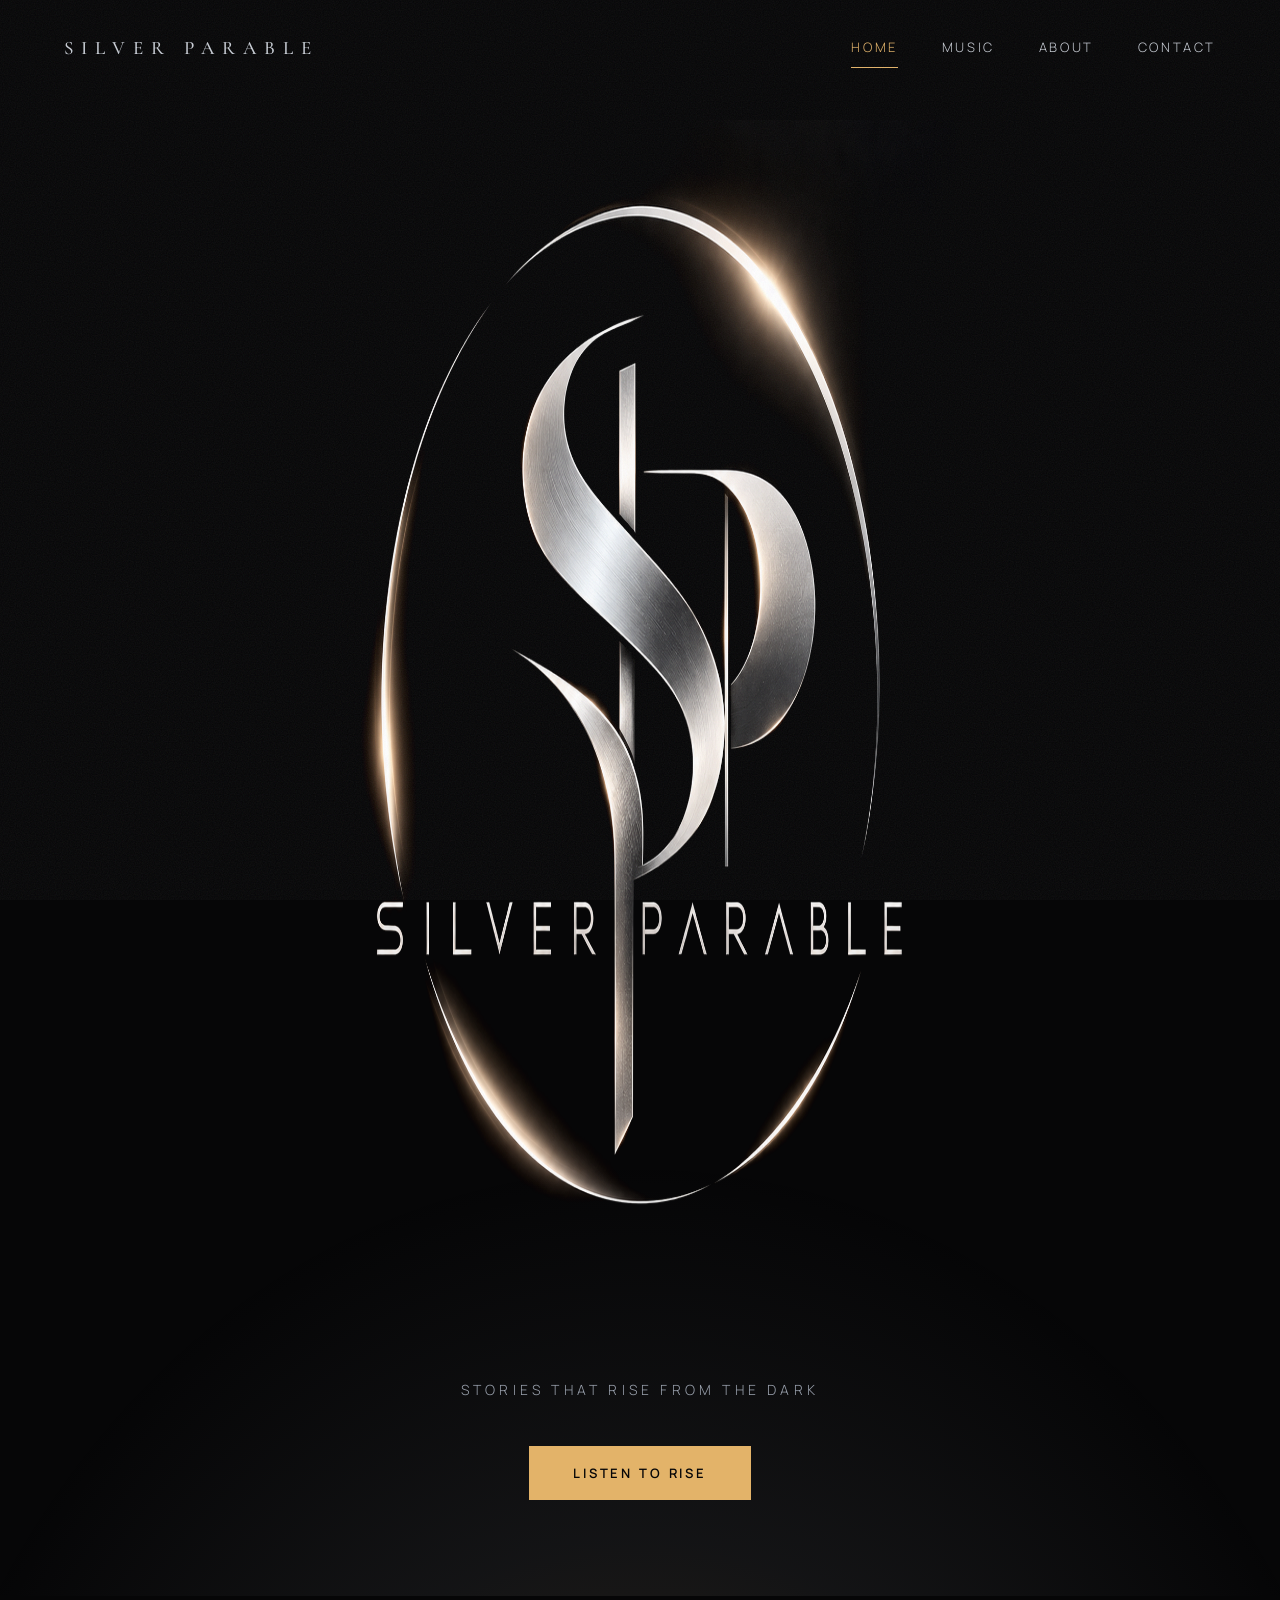
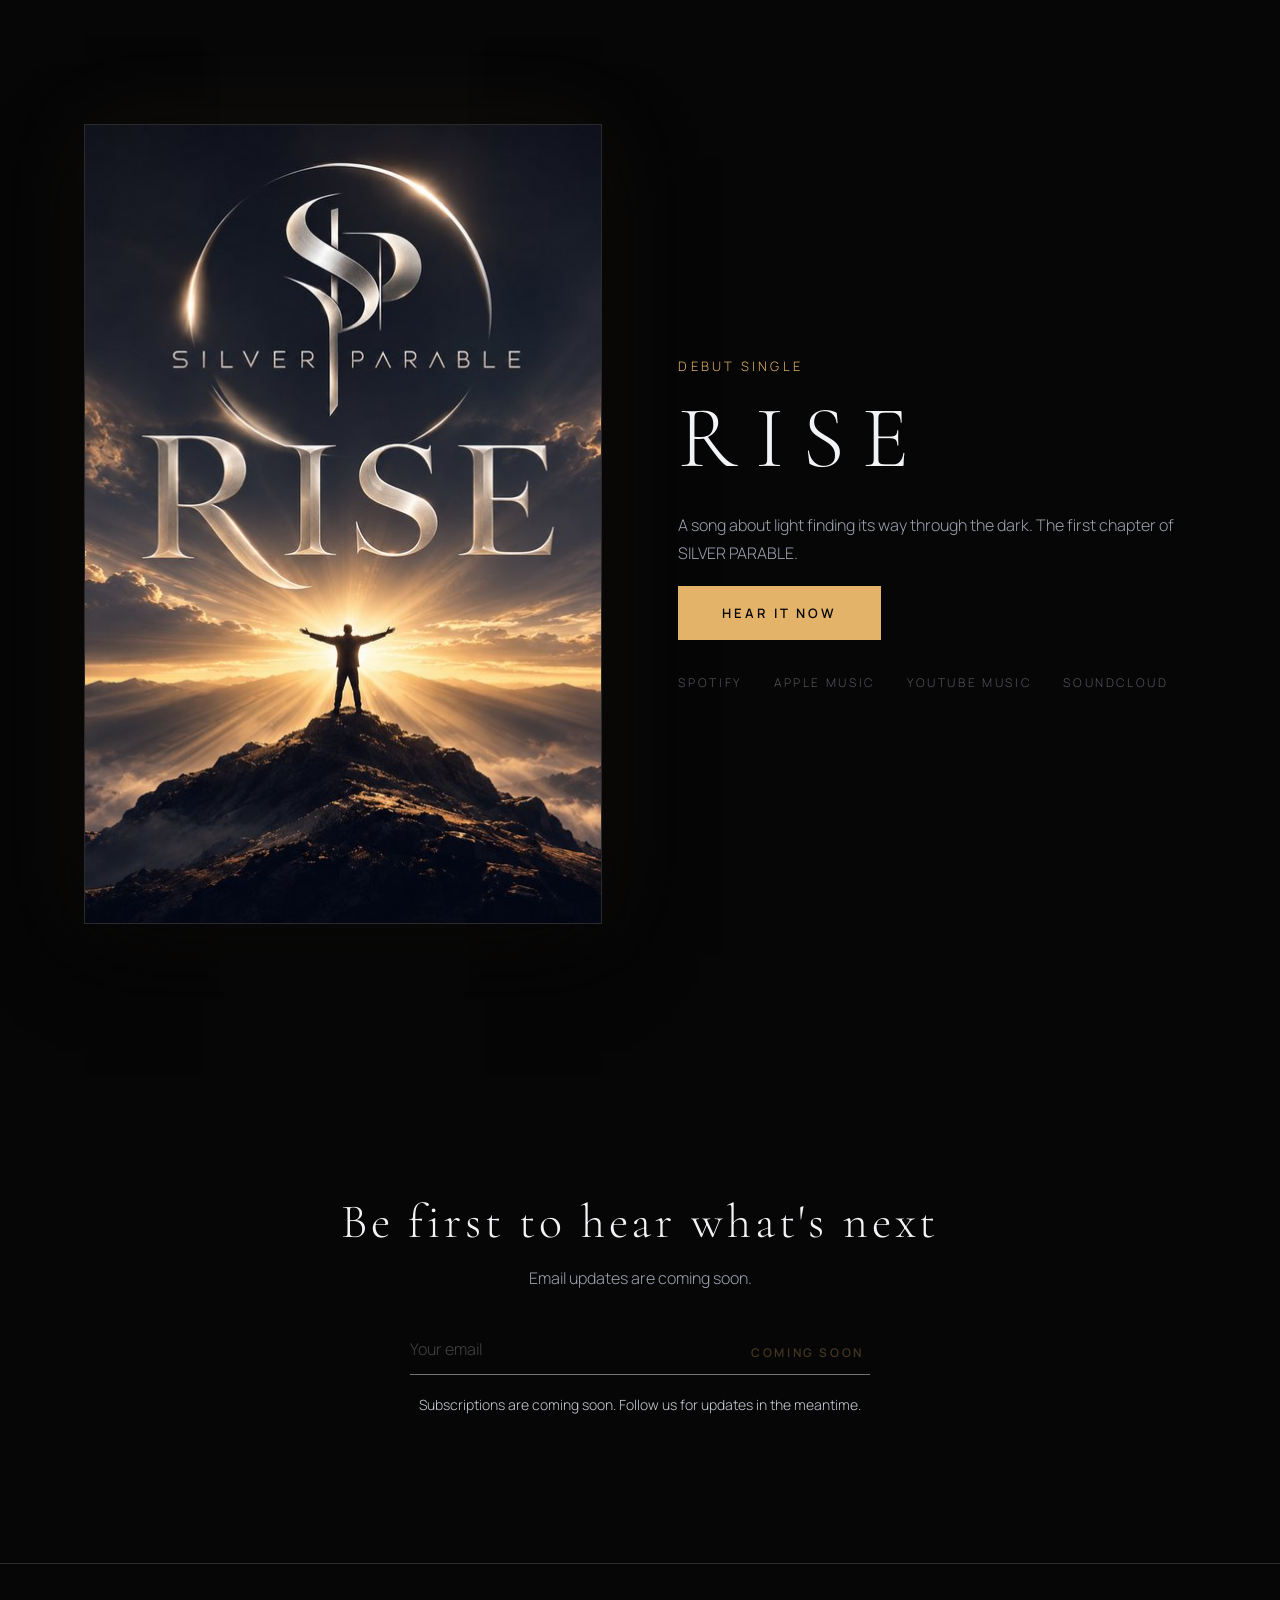
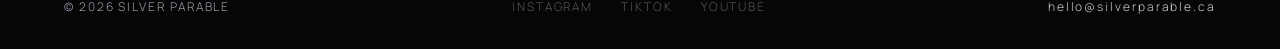
==== index.html @ f5830e9f "Deploy SILVER PARABLE website with contact forms" ====
<!doctype html>
<html lang="en">
<head>
<meta charset="utf-8">
<meta name="viewport" content="width=device-width, initial-scale=1">
<title>SILVER PARABLE — Stories that rise from the dark</title>
<meta name="description" content="SILVER PARABLE is a music project built on storytelling. Debut single: RISE.">
<meta name="theme-color" content="#060607">
<link rel="canonical" href="https://silverparable.ca/">
<meta property="og:type" content="website">
<meta property="og:site_name" content="SILVER PARABLE">
<meta property="og:title" content="SILVER PARABLE — Stories that rise from the dark">
<meta property="og:description" content="SILVER PARABLE is a music project built on storytelling. Debut single: RISE.">
<meta property="og:url" content="https://silverparable.ca/">
<meta property="og:image" content="https://silverparable.ca/assets/og-image.jpg">
<meta name="twitter:card" content="summary_large_image">
<link rel="icon" type="image/png" sizes="32x32" href="/assets/favicon-32.png">
<link rel="icon" type="image/png" sizes="64x64" href="/assets/favicon-64.png">
<link rel="apple-touch-icon" href="/assets/apple-touch-icon.png">
<link rel="preconnect" href="https://fonts.googleapis.com">
<link rel="preconnect" href="https://fonts.gstatic.com" crossorigin>
<link href="https://fonts.googleapis.com/css2?family=Cormorant+Garamond:wght@300;500&family=Manrope:wght@300;400;600&display=swap" rel="stylesheet">
<link rel="stylesheet" href="/css/styles.css">
</head>
<body>
<a class="skip" href="#main">Skip to content</a>
<header class="site-header">
<a class="brand" href="/">Silver Parable</a>
<button class="menu-btn" aria-label="Menu" aria-expanded="false" aria-controls="nav"><span></span><span></span></button>
<nav class="nav" id="nav" aria-label="Main"><a href="/" aria-current="page">Home</a><a href="/music.html">Music</a><a href="/about.html">About</a><a href="/contact.html">Contact</a></nav>
</header>
<main id="main">
<section class="hero">
<h1 class="sr" style="position:absolute;left:-9999px">SILVER PARABLE</h1>
<img class="hero-logo" src="/assets/logo.png" width="1254" height="1254" alt="SILVER PARABLE — SP monogram inside a silver ring">
<p class="tag">Stories that rise from the dark</p>
<a class="btn" href="/music.html">Listen to RISE</a>
</section>
<section class="section feature reveal" aria-labelledby="rise">
<img class="cover" src="/assets/rise-cover-800.jpg" width="800" height="800" alt="RISE cover: a figure with open arms on a mountain summit at sunrise" loading="lazy">
<div>
<div class="kicker">Debut single</div>
<h2 class="title" id="rise">RISE</h2>
<p>A song about light finding its way through the dark. The first chapter of SILVER PARABLE.</p>
<a class="btn" href="/music.html">Hear it now</a>
<div class="links"><a data-soon href="#">Spotify</a><a data-soon href="#">Apple Music</a><a data-soon href="#">YouTube Music</a><a data-soon href="#">SoundCloud</a></div>
</div>
</section>
<section class="section center reveal" aria-labelledby="su">
<h2 id="su" style="font-size:clamp(30px,4.5vw,48px);letter-spacing:.08em">Be first to hear what's next</h2>
<p>Email updates are coming soon.</p>
<form class="signup is-disabled" aria-disabled="true">
<input type="email" placeholder="Your email" aria-label="Email address (subscriptions coming soon)" disabled>
<button type="button" disabled>Coming soon</button>
</form>
<p class="status">Subscriptions are coming soon. Follow us for updates in the meantime.</p>
</section>
</main>
<footer class="site-footer">
<span>© 2026 SILVER PARABLE</span>
<nav aria-label="Social"><a data-soon href="#">Instagram</a><a data-soon href="#">TikTok</a><a data-soon href="#">YouTube</a></nav>
<a href="mailto:hello@silverparable.ca">hello@silverparable.ca</a>
</footer>
<script src="/js/main.js" defer></script>
</body>
</html>
---- css/styles.css ----
:root{--bg:#060607;--silver:#C9CED6;--white:#F2F3F5;--muted:#9AA1AD;--amber:#E3B369;--line:rgba(201,206,214,.18);--serif:'Cormorant Garamond',Georgia,serif;--sans:'Manrope',system-ui,sans-serif;--pad:clamp(20px,5vw,72px)}
*,*::before,*::after{box-sizing:border-box}
html{scroll-behavior:smooth;background:var(--bg)}
body{margin:0;background:var(--bg);color:var(--white);font-family:var(--sans);font-weight:300;line-height:1.75;-webkit-font-smoothing:antialiased;opacity:0;transition:opacity .5s ease}
body.ready{opacity:1}body.leaving{opacity:0;transition-duration:.3s}
body::after{content:"";position:fixed;inset:0;pointer-events:none;z-index:50;opacity:.07;background-image:url("data:image/svg+xml;utf8,<svg xmlns='http://www.w3.org/2000/svg' width='220' height='220'><filter id='n'><feTurbulence type='fractalNoise' baseFrequency='.85' numOctaves='2' stitchTiles='stitch'/></filter><rect width='100%' height='100%' filter='url(%23n)'/></svg>")}
img{max-width:100%;display:block}
a{color:var(--silver);text-decoration:none;transition:color .25s}a:hover{color:var(--amber)}
:focus-visible{outline:2px solid var(--amber);outline-offset:4px}
.skip{position:absolute;left:-999px;top:8px;background:var(--amber);color:var(--bg);padding:10px 16px;z-index:100}.skip:focus{left:8px}
h1,h2{font-family:var(--serif);font-weight:300;margin:0;color:var(--white)}
p{margin:0 0 1.2em;color:var(--muted);max-width:60ch}
.glow{position:fixed;left:0;top:0;width:520px;height:520px;margin:-260px 0 0 -260px;border-radius:50%;pointer-events:none;z-index:1;opacity:0;background:radial-gradient(circle,rgba(201,206,214,.09),transparent 65%);transition:opacity .6s}
.glow.on{opacity:1}
/* header */
.site-header{position:relative;z-index:20;display:flex;justify-content:space-between;align-items:center;padding:28px var(--pad);font-size:13px;letter-spacing:.2em;text-transform:uppercase}
.brand{font-family:var(--serif);font-size:19px;font-weight:500;letter-spacing:.42em;color:var(--silver)}
.nav{display:flex;gap:44px}
.nav a{padding:8px 0;border-bottom:1px solid transparent}
.nav a[aria-current=page]{color:var(--amber);border-color:var(--amber)}
.menu-btn{display:none;background:none;border:0;width:44px;height:44px;color:var(--silver);cursor:pointer}
.menu-btn span{display:block;width:24px;height:1px;background:currentColor;margin:7px auto;transition:transform .3s}
@media(max-width:780px){
.menu-btn{display:block}
.nav{position:fixed;inset:0;z-index:30;background:rgba(6,6,7,.97);flex-direction:column;justify-content:center;align-items:center;gap:32px;font-size:18px;opacity:0;visibility:hidden;transition:opacity .35s,visibility .35s}
.nav.open{opacity:1;visibility:visible}
.menu-btn{position:relative;z-index:40}
.brand{font-size:15px;letter-spacing:.32em}}
/* hero: the one orchestrated moment */
.hero{position:relative;min-height:calc(100svh - 90px);display:flex;flex-direction:column;align-items:center;justify-content:center;text-align:center;padding:24px var(--pad) 96px;overflow:hidden}
.hero::before{content:"";position:absolute;left:50%;bottom:-30%;width:120vmax;height:70vmax;transform:translateX(-50%);background:radial-gradient(ellipse at 50% 100%,rgba(227,179,105,.22),rgba(201,206,214,.07) 40%,transparent 70%);animation:dawn 4.5s cubic-bezier(.2,.7,.2,1) both}
.hero>*{position:relative}
.hero-logo{width:min(640px,86vw);animation:emerge 2.4s cubic-bezier(.2,.7,.2,1) both}
.tag{font-size:14px;letter-spacing:.3em;text-transform:uppercase;color:var(--muted);margin:4px 0 44px;animation:fade 1.4s 1.6s both}
.hero .btn{animation:fade 1.4s 2.1s both}
@keyframes emerge{from{opacity:0;filter:blur(16px);transform:scale(1.05) translateY(24px)}to{opacity:1;filter:blur(0);transform:none}}
@keyframes dawn{from{opacity:0;transform:translate(-50%,40%)}to{opacity:1;transform:translate(-50%,0)}}
@keyframes fade{from{opacity:0;transform:translateY(10px)}to{opacity:1;transform:none}}
/* buttons */
.btn{display:inline-block;background:var(--amber);color:var(--bg);border:0;padding:18px 44px;font:600 13px var(--sans);letter-spacing:.22em;text-transform:uppercase;cursor:pointer;transition:transform .3s,box-shadow .3s}
.btn:hover{color:var(--bg);transform:translateY(-2px);box-shadow:0 10px 40px rgba(227,179,105,.28)}
/* sections */
.section{padding:clamp(72px,10vw,140px) var(--pad);max-width:1240px;margin:0 auto}
.feature{display:grid;grid-template-columns:minmax(0,1fr) minmax(0,1fr);gap:clamp(32px,6vw,88px);align-items:center}
.cover{width:100%;aspect-ratio:1;object-fit:cover;border:1px solid var(--line);box-shadow:0 30px 80px rgba(0,0,0,.6),0 0 90px rgba(227,179,105,.07)}
.kicker{color:var(--amber);font-size:13px;letter-spacing:.24em;text-transform:uppercase;margin-bottom:12px}
.title{font-size:clamp(48px,7vw,88px);letter-spacing:.2em;line-height:1.1;margin-bottom:24px}
.links{display:flex;flex-wrap:wrap;gap:12px 32px;margin-top:32px;font-size:12px;letter-spacing:.22em;text-transform:uppercase}
.is-soon{opacity:.4;pointer-events:none}
@media(max-width:780px){.feature{grid-template-columns:1fr}}
/* player */
.player{display:flex;align-items:center;gap:20px;border:1px solid var(--line);padding:20px 24px;margin-top:8px}
.play{flex:none;width:52px;height:52px;border-radius:50%;border:1px solid var(--amber);background:none;color:var(--amber);cursor:pointer;display:grid;place-items:center;transition:background .3s,color .3s}
.play:hover{background:var(--amber);color:var(--bg)}
.play svg{width:16px;height:16px;fill:currentColor}.play .i-pause{display:none}.play.on .i-pause{display:block}.play.on .i-play{display:none}
.bar{flex:1;min-width:0}
.bar input{width:100%;margin:0;accent-color:var(--amber);height:24px;background:none}
.time{display:flex;justify-content:space-between;font-size:12px;color:var(--muted);letter-spacing:.1em}
.note{font-size:13px;color:var(--muted);margin-top:14px}
/* statement + forms */
.statement{font-size:clamp(34px,5vw,60px);line-height:1.3;letter-spacing:.05em;max-width:22ch}
.cols{display:grid;grid-template-columns:1fr 1fr;gap:clamp(24px,6vw,80px);margin-top:72px}
@media(max-width:780px){.cols{grid-template-columns:1fr}}
.center{text-align:center}.center p{margin-inline:auto}
.field{display:block;margin-bottom:28px}
.field span{display:block;font-size:11px;letter-spacing:.26em;text-transform:uppercase;color:var(--muted)}
.field input,.field textarea,.signup input{width:100%;background:none;border:0;border-bottom:1px solid rgba(201,206,214,.4);color:var(--white);font:300 16px var(--sans);padding:14px 0;border-radius:0;resize:none}
.field input:focus,.field textarea:focus,.signup input:focus{outline:0;border-color:var(--amber)}
.signup{display:flex;gap:16px;align-items:flex-end;max-width:460px;margin:32px auto 0;border-bottom:1px solid var(--silver)}
.signup input{border:0;flex:1}.signup button{background:none;border:0;color:var(--amber);font:600 12px var(--sans);letter-spacing:.22em;text-transform:uppercase;min-height:44px;cursor:pointer}
.hp{position:absolute;left:-9999px}
.field span em{font-style:normal;text-transform:none;letter-spacing:.06em;opacity:.7;margin-left:8px}
.field select{width:100%;background:none;border:0;border-bottom:1px solid rgba(201,206,214,.4);color:var(--white);font:300 16px var(--sans);padding:14px 28px 14px 0;border-radius:0;appearance:none;-webkit-appearance:none;cursor:pointer;background-image:url("data:image/svg+xml;utf8,<svg xmlns='http://www.w3.org/2000/svg' width='12' height='8'><path d='M1 1l5 5 5-5' fill='none' stroke='%23C9CED6' stroke-width='1.2'/></svg>");background-repeat:no-repeat;background-position:right 2px center}
.field select:focus{outline:0;border-color:var(--amber)}.field select:invalid{color:var(--muted)}.field select option{background:#0b0b0d;color:var(--white)}
.tabs{display:flex;flex-wrap:wrap;gap:0 32px;border-bottom:1px solid var(--line);margin-bottom:36px}
.tab{background:none;border:0;border-bottom:1px solid transparent;margin-bottom:-1px;padding:12px 0;min-height:44px;color:var(--muted);font:400 12px var(--sans);letter-spacing:.22em;text-transform:uppercase;cursor:pointer;transition:color .25s,border-color .25s}
.tab:hover{color:var(--silver)}.tab[aria-selected=true]{color:var(--amber);border-color:var(--amber)}
.panel:not([hidden]){animation:fade .6s both}
.signup.is-disabled{opacity:.55}.signup.is-disabled input,.signup.is-disabled button:disabled{cursor:not-allowed}
.status{min-height:1.6em;margin-top:18px;font-size:14px;color:var(--silver)}
.status.success{color:var(--amber)}.status.error{color:#F0A3A3}
button:disabled{opacity:.5;cursor:wait}
.contact{display:grid;grid-template-columns:minmax(0,5fr) minmax(0,7fr);gap:clamp(32px,8vw,110px)}
@media(max-width:780px){.contact{grid-template-columns:1fr}}
/* footer */
.site-footer{border-top:1px solid var(--line);padding:32px var(--pad);display:flex;flex-wrap:wrap;gap:16px 40px;justify-content:space-between;font-size:12px;letter-spacing:.16em;color:var(--muted)}
.site-footer nav{display:flex;gap:28px;text-transform:uppercase}
/* scroll reveal (used sparingly) */
.js .reveal{opacity:0;transform:translateY(22px);transition:opacity 1.1s ease,transform 1.1s cubic-bezier(.2,.7,.2,1)}
.js .reveal.in{opacity:1;transform:none}
@media(prefers-reduced-motion:reduce){*,*::before,*::after{animation:none!important;transition:none!important}body{opacity:1}.js .reveal{opacity:1;transform:none}.glow{display:none}html{scroll-behavior:auto}}
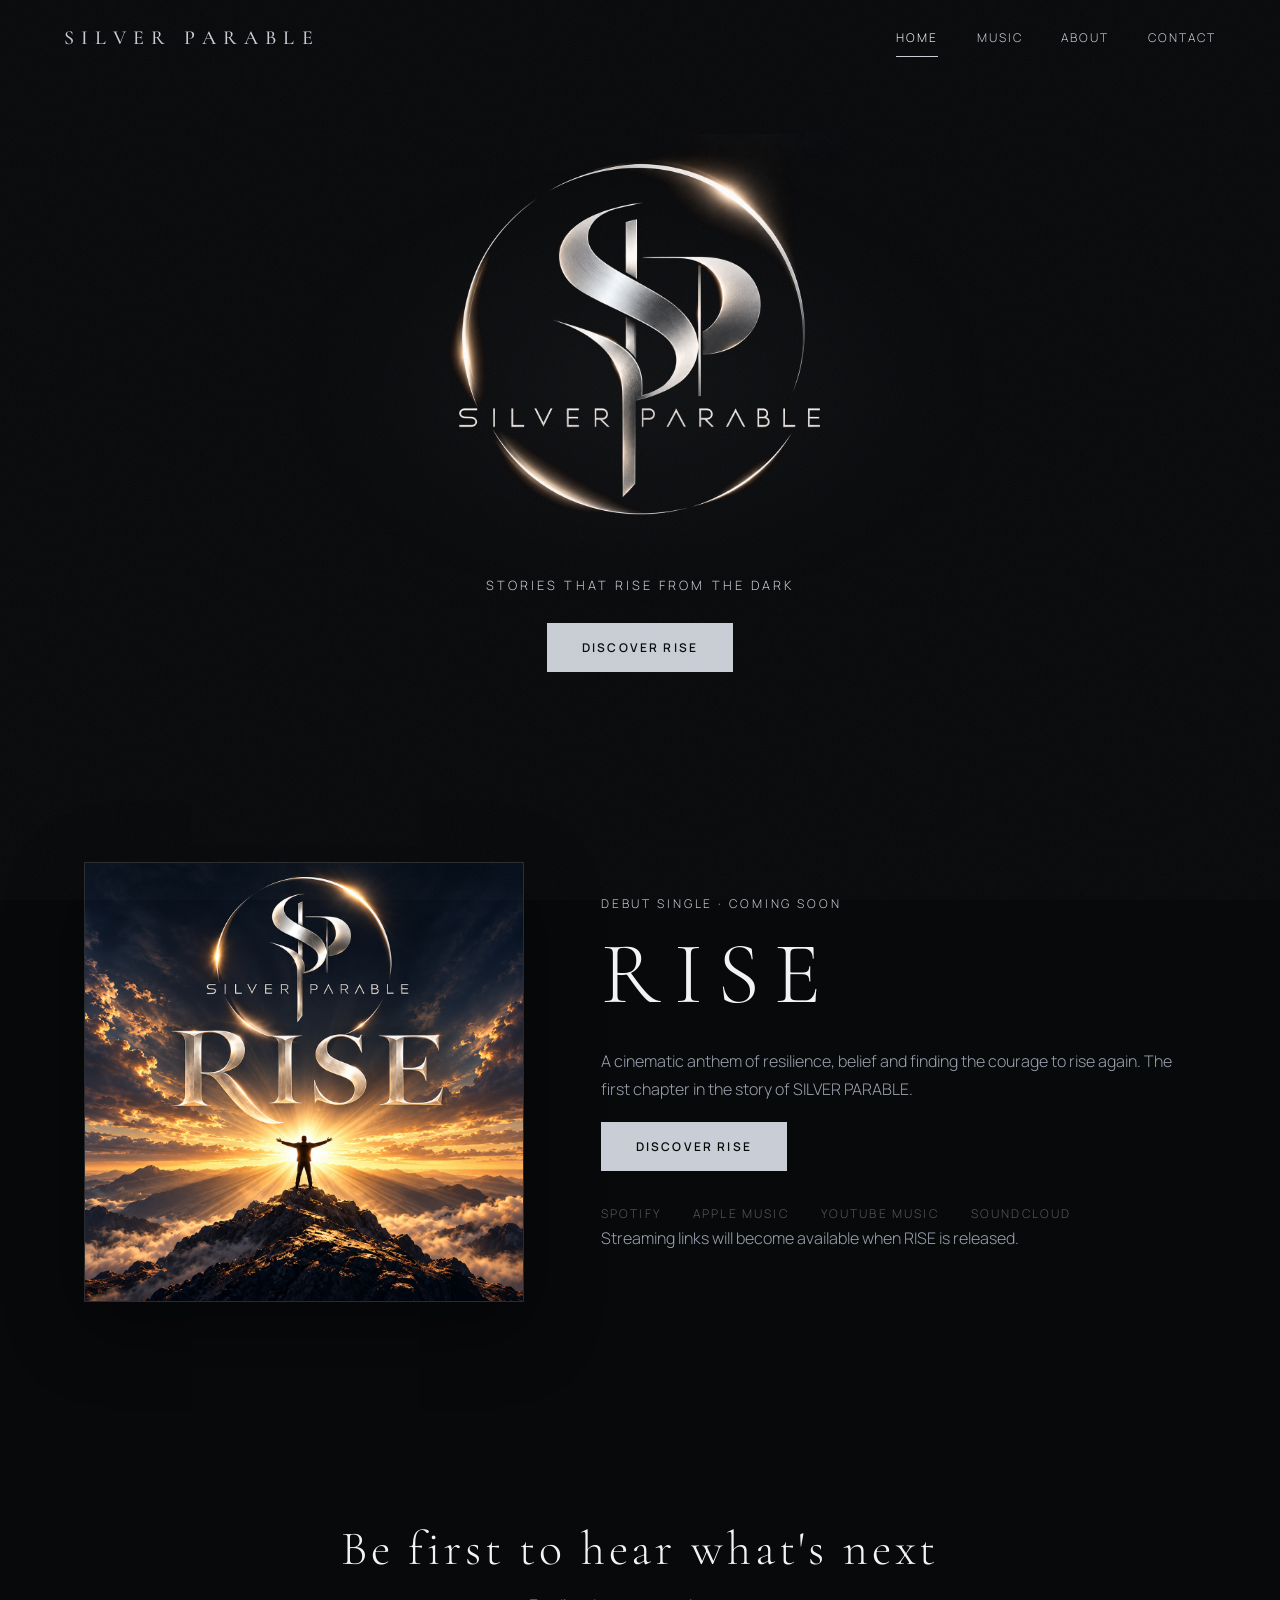
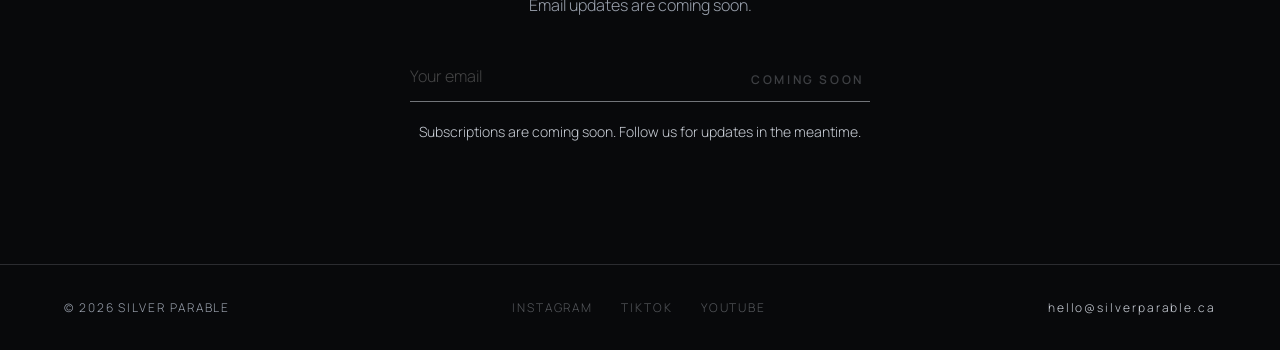
==== commit dc7beb33: "WIP: Silver Parable website progress October 10" ====
--- a/index.html
+++ b/index.html
@@ -4,13 +4,13 @@
 <meta charset="utf-8">
 <meta name="viewport" content="width=device-width, initial-scale=1">
 <title>SILVER PARABLE — Stories that rise from the dark</title>
-<meta name="description" content="SILVER PARABLE is a music project built on storytelling. Debut single: RISE.">
-<meta name="theme-color" content="#060607">
+<meta name="description" content="SILVER PARABLE is a music project built on storytelling. Discover the upcoming debut single RISE.">
+<meta name="theme-color" content="#08090b">
 <link rel="canonical" href="https://silverparable.ca/">
 <meta property="og:type" content="website">
 <meta property="og:site_name" content="SILVER PARABLE">
 <meta property="og:title" content="SILVER PARABLE — Stories that rise from the dark">
-<meta property="og:description" content="SILVER PARABLE is a music project built on storytelling. Debut single: RISE.">
+<meta property="og:description" content="Discover SILVER PARABLE and the upcoming debut single RISE.">
 <meta property="og:url" content="https://silverparable.ca/">
 <meta property="og:image" content="https://silverparable.ca/assets/og-image.jpg">
 <meta name="twitter:card" content="summary_large_image">
@@ -31,25 +31,28 @@
 </header>
 <main id="main">
 <section class="hero">
-<h1 class="sr" style="position:absolute;left:-9999px">SILVER PARABLE</h1>
+<h1 class="sr">SILVER PARABLE</h1>
 <img class="hero-logo" src="/assets/logo.png" width="1254" height="1254" alt="SILVER PARABLE — SP monogram inside a silver ring">
 <p class="tag">Stories that rise from the dark</p>
-<a class="btn" href="/music.html">Listen to RISE</a>
+<a class="btn" href="/music.html">Discover RISE</a>
 </section>
 <section class="section feature reveal" aria-labelledby="rise">
-<img class="cover" src="/assets/rise-cover-800.jpg" width="800" height="800" alt="RISE cover: a figure with open arms on a mountain summit at sunrise" loading="lazy">
-<div>
-<div class="kicker">Debut single</div>
+<div class="rise-artwork">
+<img class="cover" src="/assets/rise-cover-square.png" width="1254" height="1254" alt="SILVER PARABLE RISE square cover featuring a figure standing on a mountain at sunrise" loading="lazy">
+</div>
+<div class="rise-info">
+<div class="kicker">Debut single · Coming soon</div>
 <h2 class="title" id="rise">RISE</h2>
-<p>A song about light finding its way through the dark. The first chapter of SILVER PARABLE.</p>
-<a class="btn" href="/music.html">Hear it now</a>
-<div class="links"><a data-soon href="#">Spotify</a><a data-soon href="#">Apple Music</a><a data-soon href="#">YouTube Music</a><a data-soon href="#">SoundCloud</a></div>
+<p>A cinematic anthem of resilience, belief and finding the courage to rise again. The first chapter in the story of SILVER PARABLE.</p>
+<a class="btn" href="/music.html">Discover RISE</a>
+<div class="links" role="group" aria-label="Future streaming platforms"><a data-soon href="#">Spotify</a><a data-soon href="#">Apple Music</a><a data-soon href="#">YouTube Music</a><a data-soon href="#">SoundCloud</a></div>
+<p class="release-note">Streaming links will become available when RISE is released.</p>
 </div>
 </section>
 <section class="section center reveal" aria-labelledby="su">
 <h2 id="su" style="font-size:clamp(30px,4.5vw,48px);letter-spacing:.08em">Be first to hear what's next</h2>
 <p>Email updates are coming soon.</p>
-<form class="signup is-disabled" aria-disabled="true">
+<form class="signup is-disabled">
 <input type="email" placeholder="Your email" aria-label="Email address (subscriptions coming soon)" disabled>
 <button type="button" disabled>Coming soon</button>
 </form>
--- a/css/styles.css
+++ b/css/styles.css
@@ -1,91 +1,175 @@
-:root{--bg:#060607;--silver:#C9CED6;--white:#F2F3F5;--muted:#9AA1AD;--amber:#E3B369;--line:rgba(201,206,214,.18);--serif:'Cormorant Garamond',Georgia,serif;--sans:'Manrope',system-ui,sans-serif;--pad:clamp(20px,5vw,72px)}
+:root {
+  --bg: #08090b;
+  --silver: #c9ced6;
+  --white: #f2f3f5;
+  --muted: #9aa1ad;
+  --amber: #dce0e6;
+  --line: rgba(201,206,214,.18);
+  --serif: 'Cormorant Garamond', Georgia, serif;
+  --sans: 'Manrope', system-ui, sans-serif;
+  --pad: clamp(20px,5vw,72px);
+}
 *,*::before,*::after{box-sizing:border-box}
 html{scroll-behavior:smooth;background:var(--bg)}
-body{margin:0;background:var(--bg);color:var(--white);font-family:var(--sans);font-weight:300;line-height:1.75;-webkit-font-smoothing:antialiased;opacity:0;transition:opacity .5s ease}
-body.ready{opacity:1}body.leaving{opacity:0;transition-duration:.3s}
-body::after{content:"";position:fixed;inset:0;pointer-events:none;z-index:50;opacity:.07;background-image:url("data:image/svg+xml;utf8,<svg xmlns='http://www.w3.org/2000/svg' width='220' height='220'><filter id='n'><feTurbulence type='fractalNoise' baseFrequency='.85' numOctaves='2' stitchTiles='stitch'/></filter><rect width='100%' height='100%' filter='url(%23n)'/></svg>")}
+body{margin:0;background:var(--bg);color:var(--white);font-family:var(--sans);font-weight:300;line-height:1.75;-webkit-font-smoothing:antialiased;transition:opacity .3s ease;animation:pagein .5s ease backwards}
+body.leaving{opacity:0}
+@keyframes pagein{from{opacity:0}to{opacity:1}}
+body::after{content:"";position:fixed;inset:0;pointer-events:none;z-index:50;opacity:.045;background-image:url("data:image/svg+xml,%3Csvg xmlns='http://www.w3.org/2000/svg' width='220' height='220'%3E%3Cfilter id='n'%3E%3CfeTurbulence type='fractalNoise' baseFrequency='.85' numOctaves='2' stitchTiles='stitch'/%3E%3C/filter%3E%3Crect width='100%25' height='100%25' filter='url(%23n)'/%3E%3C/svg%3E")}
 img{max-width:100%;display:block}
-a{color:var(--silver);text-decoration:none;transition:color .25s}a:hover{color:var(--amber)}
-:focus-visible{outline:2px solid var(--amber);outline-offset:4px}
-.skip{position:absolute;left:-999px;top:8px;background:var(--amber);color:var(--bg);padding:10px 16px;z-index:100}.skip:focus{left:8px}
+a{color:var(--silver);text-decoration:none;transition:color .25s}
+a:hover{color:var(--white)}
+:focus-visible{outline:2px solid var(--silver);outline-offset:4px}
+.skip{position:absolute;left:-999px;top:8px;background:var(--silver);color:var(--bg);padding:10px 16px;z-index:100}
+.skip:focus{left:8px}
 h1,h2{font-family:var(--serif);font-weight:300;margin:0;color:var(--white)}
 p{margin:0 0 1.2em;color:var(--muted);max-width:60ch}
-.glow{position:fixed;left:0;top:0;width:520px;height:520px;margin:-260px 0 0 -260px;border-radius:50%;pointer-events:none;z-index:1;opacity:0;background:radial-gradient(circle,rgba(201,206,214,.09),transparent 65%);transition:opacity .6s}
+.glow{position:fixed;left:0;top:0;width:520px;height:520px;margin:-260px 0 0 -260px;border-radius:50%;pointer-events:none;z-index:1;opacity:0;background:radial-gradient(circle,rgba(201,206,214,.055),transparent 65%);transition:opacity .6s}
 .glow.on{opacity:1}
-/* header */
-.site-header{position:relative;z-index:20;display:flex;justify-content:space-between;align-items:center;padding:28px var(--pad);font-size:13px;letter-spacing:.2em;text-transform:uppercase}
-.brand{font-family:var(--serif);font-size:19px;font-weight:500;letter-spacing:.42em;color:var(--silver)}
-.nav{display:flex;gap:44px}
+/* Header */
+.site-header{position:relative;z-index:20;display:flex;justify-content:space-between;align-items:center;min-height:76px;padding:18px var(--pad);font-size:12px;letter-spacing:.17em;text-transform:uppercase;background:var(--bg)}
+.brand{font-family:var(--serif);font-size:20px;font-weight:500;letter-spacing:.36em;color:var(--silver)}
+.nav{display:flex;gap:clamp(20px,3vw,44px)}
 .nav a{padding:8px 0;border-bottom:1px solid transparent}
-.nav a[aria-current=page]{color:var(--amber);border-color:var(--amber)}
+.nav a[aria-current=page]{color:var(--white);border-color:var(--silver)}
 .menu-btn{display:none;background:none;border:0;width:44px;height:44px;color:var(--silver);cursor:pointer}
 .menu-btn span{display:block;width:24px;height:1px;background:currentColor;margin:7px auto;transition:transform .3s}
-@media(max-width:780px){
-.menu-btn{display:block}
-.nav{position:fixed;inset:0;z-index:30;background:rgba(6,6,7,.97);flex-direction:column;justify-content:center;align-items:center;gap:32px;font-size:18px;opacity:0;visibility:hidden;transition:opacity .35s,visibility .35s}
-.nav.open{opacity:1;visibility:visible}
-.menu-btn{position:relative;z-index:40}
-.brand{font-size:15px;letter-spacing:.32em}}
-/* hero: the one orchestrated moment */
-.hero{position:relative;min-height:calc(100svh - 90px);display:flex;flex-direction:column;align-items:center;justify-content:center;text-align:center;padding:24px var(--pad) 96px;overflow:hidden}
-.hero::before{content:"";position:absolute;left:50%;bottom:-30%;width:120vmax;height:70vmax;transform:translateX(-50%);background:radial-gradient(ellipse at 50% 100%,rgba(227,179,105,.22),rgba(201,206,214,.07) 40%,transparent 70%);animation:dawn 4.5s cubic-bezier(.2,.7,.2,1) both}
-.hero>*{position:relative}
-.hero-logo{width:min(640px,86vw);animation:emerge 2.4s cubic-bezier(.2,.7,.2,1) both}
-.tag{font-size:14px;letter-spacing:.3em;text-transform:uppercase;color:var(--muted);margin:4px 0 44px;animation:fade 1.4s 1.6s both}
+/* Hero: continuous black, no coloured panels */
+.hero{position:relative;min-height:clamp(490px,76svh,720px);display:flex;flex-direction:column;align-items:center;justify-content:center;text-align:center;padding:30px var(--pad) 60px;overflow:hidden;background:var(--bg);isolation:isolate}
+.hero::before{content:"";position:absolute;inset:0;pointer-events:none;background:radial-gradient(ellipse 36% 43% at 50% 45%,rgba(201,206,214,.045),transparent 78%);animation:dawn 2.8s ease both}
+.hero>*{position:relative;z-index:1}
+.hero-logo{width:min(440px,78vw);height:auto;flex-shrink:0;object-fit:contain;animation:emerge 2.4s cubic-bezier(.2,.7,.2,1) both}
+.tag{font-size:clamp(11px,1vw,13px);letter-spacing:.24em;text-transform:uppercase;color:var(--silver);margin:0 0 26px;max-width:90%;animation:fade 1.4s 1.6s both}
 .hero .btn{animation:fade 1.4s 2.1s both}
 @keyframes emerge{from{opacity:0;filter:blur(16px);transform:scale(1.05) translateY(24px)}to{opacity:1;filter:blur(0);transform:none}}
-@keyframes dawn{from{opacity:0;transform:translate(-50%,40%)}to{opacity:1;transform:translate(-50%,0)}}
+@keyframes dawn{from{opacity:0}to{opacity:1}}
 @keyframes fade{from{opacity:0;transform:translateY(10px)}to{opacity:1;transform:none}}
-/* buttons */
-.btn{display:inline-block;background:var(--amber);color:var(--bg);border:0;padding:18px 44px;font:600 13px var(--sans);letter-spacing:.22em;text-transform:uppercase;cursor:pointer;transition:transform .3s,box-shadow .3s}
-.btn:hover{color:var(--bg);transform:translateY(-2px);box-shadow:0 10px 40px rgba(227,179,105,.28)}
-/* sections */
-.section{padding:clamp(72px,10vw,140px) var(--pad);max-width:1240px;margin:0 auto}
+/* Buttons */
+.btn{display:inline-block;background:var(--silver);color:var(--bg);border:1px solid var(--silver);padding:15px 34px;font:600 12px var(--sans);letter-spacing:.18em;text-transform:uppercase;cursor:pointer;transition:transform .3s,box-shadow .3s,background .3s}
+.btn:hover{color:var(--bg);background:var(--white);transform:translateY(-2px);box-shadow:0 10px 32px rgba(201,206,214,.13)}
+/* Sections */
+.section{padding:clamp(64px,8vw,110px) var(--pad);max-width:1240px;margin:0 auto;background:transparent}
 .feature{display:grid;grid-template-columns:minmax(0,1fr) minmax(0,1fr);gap:clamp(32px,6vw,88px);align-items:center}
-.cover{width:100%;aspect-ratio:1;object-fit:cover;border:1px solid var(--line);box-shadow:0 30px 80px rgba(0,0,0,.6),0 0 90px rgba(227,179,105,.07)}
-.kicker{color:var(--amber);font-size:13px;letter-spacing:.24em;text-transform:uppercase;margin-bottom:12px}
-.title{font-size:clamp(48px,7vw,88px);letter-spacing:.2em;line-height:1.1;margin-bottom:24px}
-.links{display:flex;flex-wrap:wrap;gap:12px 32px;margin-top:32px;font-size:12px;letter-spacing:.22em;text-transform:uppercase}
-.is-soon{opacity:.4;pointer-events:none}
-@media(max-width:780px){.feature{grid-template-columns:1fr}}
-/* player */
+.cover{width:100%;aspect-ratio:1;object-fit:cover;border:1px solid var(--line);box-shadow:0 24px 70px rgba(0,0,0,.45)}
+.kicker{color:var(--silver);font-size:12px;letter-spacing:.24em;text-transform:uppercase;margin-bottom:12px}
+.title{font-size:clamp(48px,7vw,88px);letter-spacing:.16em;line-height:1.1;margin-bottom:24px}
+.links{display:flex;flex-wrap:wrap;gap:12px 32px;margin-top:32px;font-size:12px;letter-spacing:.18em;text-transform:uppercase}
+.is-soon{opacity:.4;cursor:not-allowed}
+.is-soon:hover{color:var(--silver)}
+/* Utilities and layout hooks (no visual change) */
+.sr{position:absolute;width:1px;height:1px;margin:-1px;padding:0;overflow:hidden;clip:rect(0 0 0 0);clip-path:inset(50%);white-space:nowrap;border:0}
+.rise-artwork,.rise-info{min-width:0}
+.release-note{margin:0 0 1.2em;color:var(--muted)}
+.player.is-unavailable{opacity:.6}
+.player.is-unavailable .bar input{pointer-events:none}
+/* Player */
 .player{display:flex;align-items:center;gap:20px;border:1px solid var(--line);padding:20px 24px;margin-top:8px}
-.play{flex:none;width:52px;height:52px;border-radius:50%;border:1px solid var(--amber);background:none;color:var(--amber);cursor:pointer;display:grid;place-items:center;transition:background .3s,color .3s}
-.play:hover{background:var(--amber);color:var(--bg)}
-.play svg{width:16px;height:16px;fill:currentColor}.play .i-pause{display:none}.play.on .i-pause{display:block}.play.on .i-play{display:none}
+.play{flex:none;width:52px;height:52px;border-radius:50%;border:1px solid var(--silver);background:none;color:var(--silver);cursor:pointer;display:grid;place-items:center;transition:background .3s,color .3s}
+.play:hover{background:var(--silver);color:var(--bg)}
+.play svg{width:16px;height:16px;fill:currentColor}
+.play .i-pause{display:none}
+.play.on .i-pause{display:block}
+.play.on .i-play{display:none}
 .bar{flex:1;min-width:0}
-.bar input{width:100%;margin:0;accent-color:var(--amber);height:24px;background:none}
+.bar input{width:100%;margin:0;accent-color:var(--silver);height:24px;background:none}
 .time{display:flex;justify-content:space-between;font-size:12px;color:var(--muted);letter-spacing:.1em}
 .note{font-size:13px;color:var(--muted);margin-top:14px}
-/* statement + forms */
+/* Statements and forms */
 .statement{font-size:clamp(34px,5vw,60px);line-height:1.3;letter-spacing:.05em;max-width:22ch}
 .cols{display:grid;grid-template-columns:1fr 1fr;gap:clamp(24px,6vw,80px);margin-top:72px}
-@media(max-width:780px){.cols{grid-template-columns:1fr}}
-.center{text-align:center}.center p{margin-inline:auto}
+.center{text-align:center}
+.center p{margin-inline:auto}
 .field{display:block;margin-bottom:28px}
 .field span{display:block;font-size:11px;letter-spacing:.26em;text-transform:uppercase;color:var(--muted)}
 .field input,.field textarea,.signup input{width:100%;background:none;border:0;border-bottom:1px solid rgba(201,206,214,.4);color:var(--white);font:300 16px var(--sans);padding:14px 0;border-radius:0;resize:none}
-.field input:focus,.field textarea:focus,.signup input:focus{outline:0;border-color:var(--amber)}
+.field input:focus,.field textarea:focus,.signup input:focus{outline:0;border-color:var(--silver)}
 .signup{display:flex;gap:16px;align-items:flex-end;max-width:460px;margin:32px auto 0;border-bottom:1px solid var(--silver)}
-.signup input{border:0;flex:1}.signup button{background:none;border:0;color:var(--amber);font:600 12px var(--sans);letter-spacing:.22em;text-transform:uppercase;min-height:44px;cursor:pointer}
+.signup input{border:0;flex:1;min-width:0}
+.signup button{background:none;border:0;color:var(--silver);font:600 12px var(--sans);letter-spacing:.22em;text-transform:uppercase;min-height:44px;cursor:pointer}
 .hp{position:absolute;left:-9999px}
 .field span em{font-style:normal;text-transform:none;letter-spacing:.06em;opacity:.7;margin-left:8px}
-.field select{width:100%;background:none;border:0;border-bottom:1px solid rgba(201,206,214,.4);color:var(--white);font:300 16px var(--sans);padding:14px 28px 14px 0;border-radius:0;appearance:none;-webkit-appearance:none;cursor:pointer;background-image:url("data:image/svg+xml;utf8,<svg xmlns='http://www.w3.org/2000/svg' width='12' height='8'><path d='M1 1l5 5 5-5' fill='none' stroke='%23C9CED6' stroke-width='1.2'/></svg>");background-repeat:no-repeat;background-position:right 2px center}
-.field select:focus{outline:0;border-color:var(--amber)}.field select:invalid{color:var(--muted)}.field select option{background:#0b0b0d;color:var(--white)}
+.field select{width:100%;background:none;border:0;border-bottom:1px solid rgba(201,206,214,.4);color:var(--white);font:300 16px var(--sans);padding:14px 28px 14px 0;border-radius:0;appearance:none;-webkit-appearance:none;cursor:pointer;background-image:url("data:image/svg+xml,%3Csvg xmlns='http://www.w3.org/2000/svg' width='12' height='8'%3E%3Cpath d='M1 1l5 5 5-5' fill='none' stroke='%23C9CED6' stroke-width='1.2'/%3E%3C/svg%3E");background-repeat:no-repeat;background-position:right 2px center}
+.field select:focus{outline:0;border-color:var(--silver)}
+.field select:invalid{color:var(--muted)}
+.field select option{background:#08090b;color:var(--white)}
 .tabs{display:flex;flex-wrap:wrap;gap:0 32px;border-bottom:1px solid var(--line);margin-bottom:36px}
 .tab{background:none;border:0;border-bottom:1px solid transparent;margin-bottom:-1px;padding:12px 0;min-height:44px;color:var(--muted);font:400 12px var(--sans);letter-spacing:.22em;text-transform:uppercase;cursor:pointer;transition:color .25s,border-color .25s}
-.tab:hover{color:var(--silver)}.tab[aria-selected=true]{color:var(--amber);border-color:var(--amber)}
+.tab:hover{color:var(--silver)}
+.tab[aria-selected=true]{color:var(--white);border-color:var(--silver)}
 .panel:not([hidden]){animation:fade .6s both}
-.signup.is-disabled{opacity:.55}.signup.is-disabled input,.signup.is-disabled button:disabled{cursor:not-allowed}
+.signup.is-disabled{opacity:.55}
+.signup.is-disabled input,.signup.is-disabled button:disabled{cursor:not-allowed}
 .status{min-height:1.6em;margin-top:18px;font-size:14px;color:var(--silver)}
-.status.success{color:var(--amber)}.status.error{color:#F0A3A3}
-button:disabled{opacity:.5;cursor:wait}
+.status.success{color:var(--silver)}
+.status.error{color:#f0a3a3}
+button:disabled{opacity:.5;cursor:not-allowed}
 .contact{display:grid;grid-template-columns:minmax(0,5fr) minmax(0,7fr);gap:clamp(32px,8vw,110px)}
-@media(max-width:780px){.contact{grid-template-columns:1fr}}
-/* footer */
-.site-footer{border-top:1px solid var(--line);padding:32px var(--pad);display:flex;flex-wrap:wrap;gap:16px 40px;justify-content:space-between;font-size:12px;letter-spacing:.16em;color:var(--muted)}
+/* Footer */
+.site-footer{border-top:1px solid var(--line);padding:32px var(--pad);display:flex;flex-wrap:wrap;gap:16px 40px;justify-content:space-between;font-size:12px;letter-spacing:.16em;color:var(--muted);background:var(--bg)}
 .site-footer nav{display:flex;gap:28px;text-transform:uppercase}
-/* scroll reveal (used sparingly) */
+/* Scroll reveal */
 .js .reveal{opacity:0;transform:translateY(22px);transition:opacity 1.1s ease,transform 1.1s cubic-bezier(.2,.7,.2,1)}
 .js .reveal.in{opacity:1;transform:none}
-@media(prefers-reduced-motion:reduce){*,*::before,*::after{animation:none!important;transition:none!important}body{opacity:1}.js .reveal{opacity:1;transform:none}.glow{display:none}html{scroll-behavior:auto}}
+/* Responsive */
+@media(max-width:780px){
+ .site-header{min-height:68px;padding-top:12px;padding-bottom:12px}
+ .menu-btn{display:block;position:relative;z-index:40}
+ .nav{position:fixed;inset:0;z-index:30;background:rgba(8,9,11,.98);flex-direction:column;justify-content:center;align-items:center;gap:32px;font-size:18px;opacity:0;visibility:hidden;transition:opacity .35s,visibility .35s}
+ .nav.open{opacity:1;visibility:visible}
+ .brand{font-size:15px;letter-spacing:.32em}
+ .hero{min-height:clamp(440px,74svh,610px);padding:24px var(--pad) 48px}
+ .hero-logo{width:min(350px,78vw)}
+ .tag{font-size:11px;letter-spacing:.17em;margin-bottom:24px}
+ .feature,.cols,.contact{grid-template-columns:1fr}
+ .cols{margin-top:44px}
+ .section{padding-top:64px;padding-bottom:64px}
+ .site-footer{gap:20px}
+}
+@media(max-width:480px){
+ .hero{min-height:clamp(400px,70svh,550px);padding-bottom:36px}
+ .hero-logo{width:min(300px,76vw)}
+ .tag{font-size:10px;letter-spacing:.12em;margin-bottom:20px}
+ .btn{padding:14px 26px;font-size:11px}
+ .title{letter-spacing:.12em}
+ .player{padding:16px;gap:14px}
+ .site-footer nav{flex-wrap:wrap;gap:12px 20px}
+}
+@media(max-height:650px) and (min-width:781px){
+ .hero{min-height:450px;padding-top:20px;padding-bottom:36px}
+ .hero-logo{width:min(350px,60vh)}
+ .tag{margin-bottom:18px}
+}
+@media(prefers-reduced-motion:reduce){
+ *,*::before,*::after{animation:none!important;transition:none!important}
+ .js .reveal{opacity:1;transform:none}
+ .glow{display:none}
+ html{scroll-behavior:auto}
+}
+/* SILVER PARABLE — Square RISE cover correction */
+
+.feature {
+  grid-template-columns: minmax(0, 440px) minmax(0, 1fr);
+  gap: clamp(40px, 6vw, 88px);
+  align-items: center;
+}
+
+.feature .cover {
+  display: block;
+  width: 100%;
+  max-width: 440px;
+  height: auto;
+  aspect-ratio: 1 / 1;
+  object-fit: contain;
+}
+
+@media (max-width: 780px) {
+  .feature {
+    grid-template-columns: 1fr;
+    gap: 36px;
+  }
+
+  .feature .cover {
+    width: 100%;
+    max-width: 440px;
+    margin-inline: auto;
+  }
+}
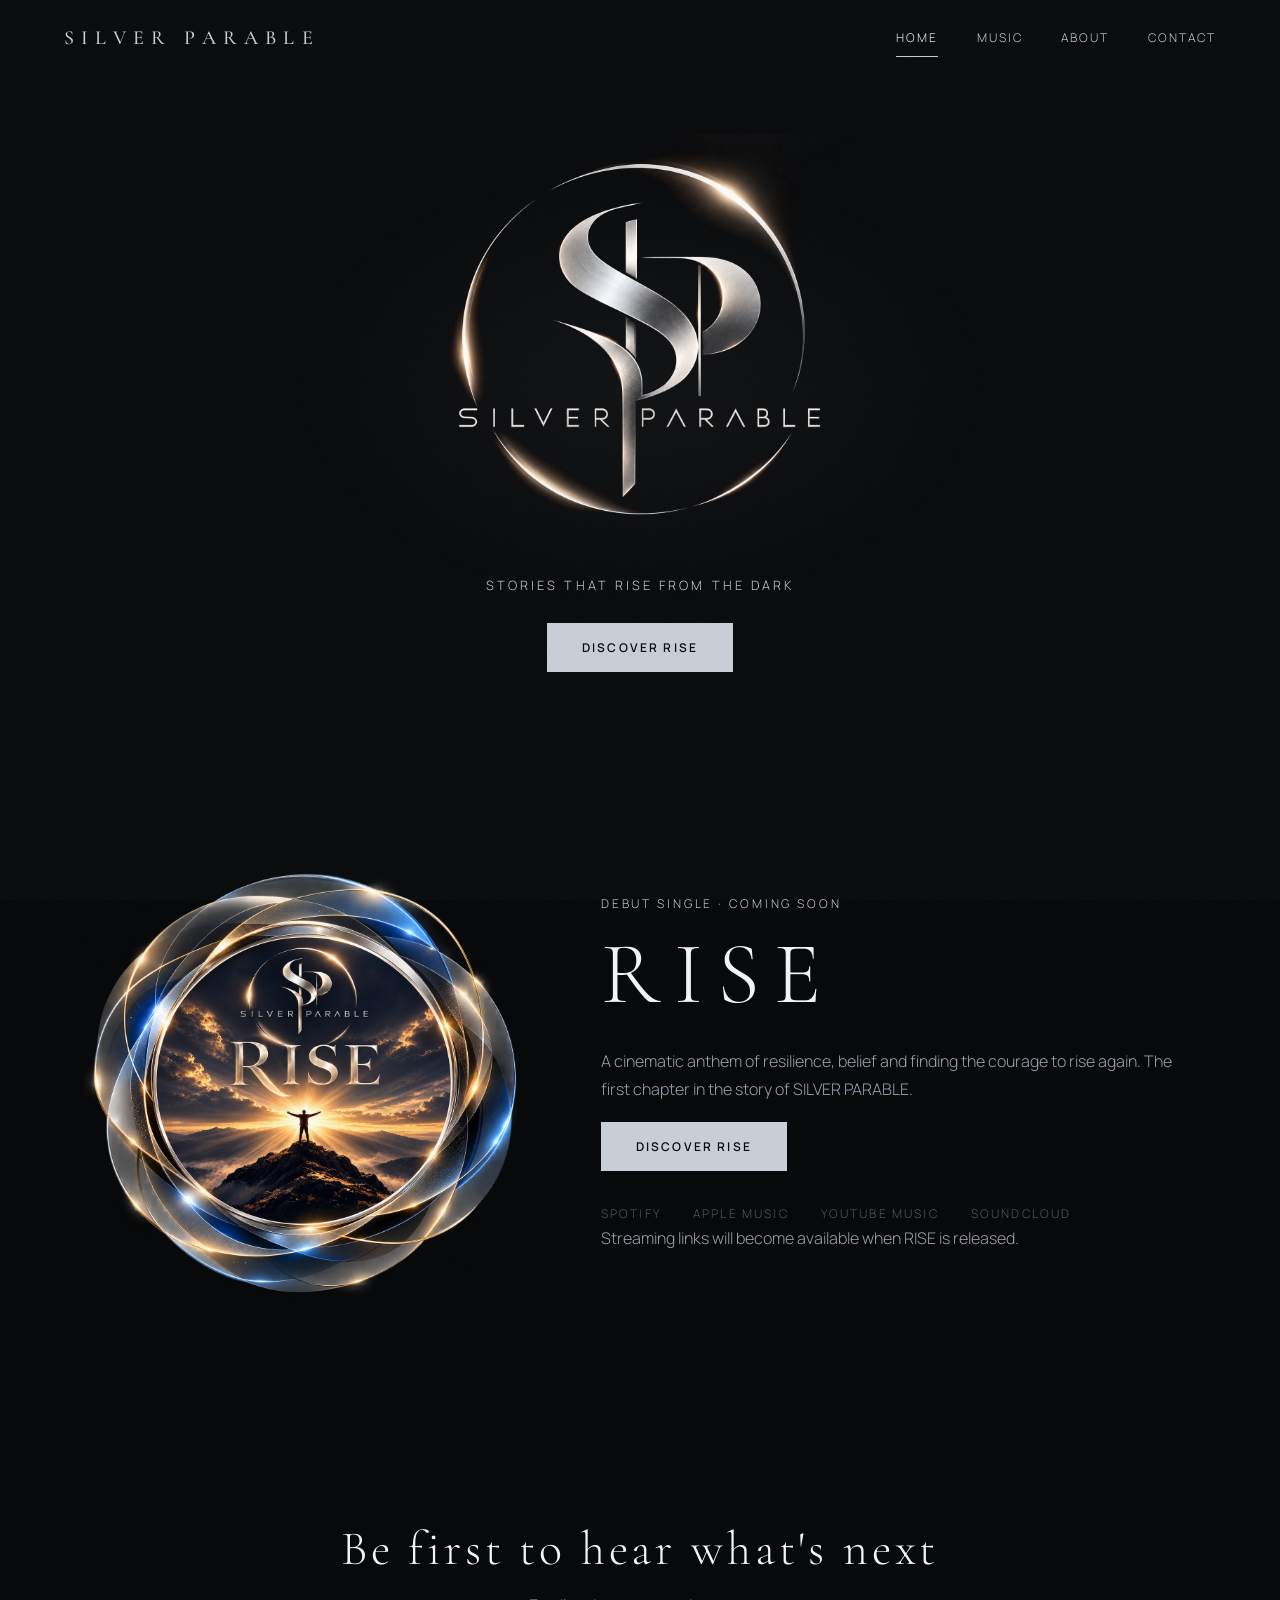
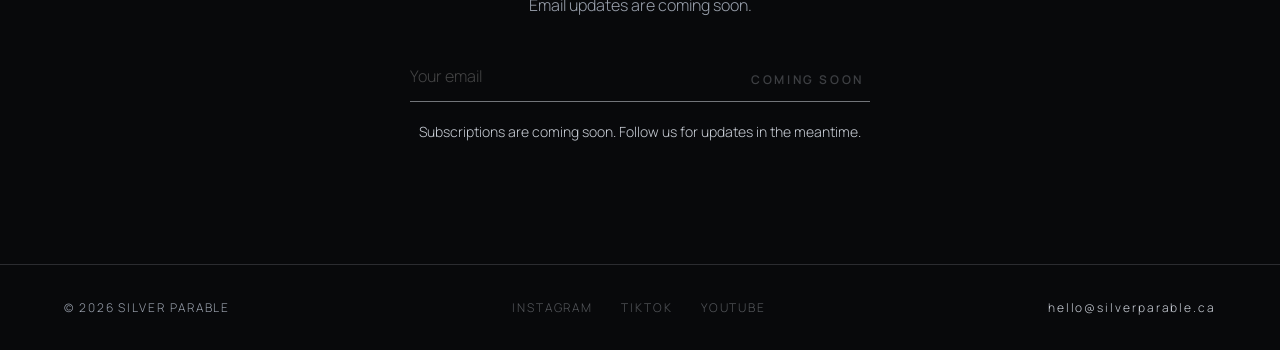
==== commit 30e4ef1f: "Update RISE artwork with circular cover and remove border" ====
--- a/index.html
+++ b/index.html
@@ -38,7 +38,7 @@
 </section>
 <section class="section feature reveal" aria-labelledby="rise">
 <div class="rise-artwork">
-<img class="cover" src="/assets/rise-cover-square.png" width="1254" height="1254" alt="SILVER PARABLE RISE square cover featuring a figure standing on a mountain at sunrise" loading="lazy">
+<img class="cover" src="/assets/rise-cover-circular.png" width="1254" height="1254" alt="RISE artwork by SILVER PARABLE, with luminous silver and gold circular rings framing a figure standing on a mountain at sunrise" loading="lazy">
 </div>
 <div class="rise-info">
 <div class="kicker">Debut single · Coming soon</div>
--- a/css/styles.css
+++ b/css/styles.css
@@ -172,4 +172,21 @@
     max-width: 440px;
     margin-inline: auto;
   }
+}
+/* RISE artwork — remove rectangular image frame */
+.feature .cover {
+  border: none;
+  box-shadow: none;
+}
+/* RISE circular artwork — remove rectangular framing */
+.feature .rise-artwork,
+.feature .rise-artwork .cover,
+.feature > .cover {
+  border: 0 !important;
+  outline: 0 !important;
+  box-shadow: none !important;
+}
+
+.feature .rise-artwork {
+  background: transparent !important;
 }
